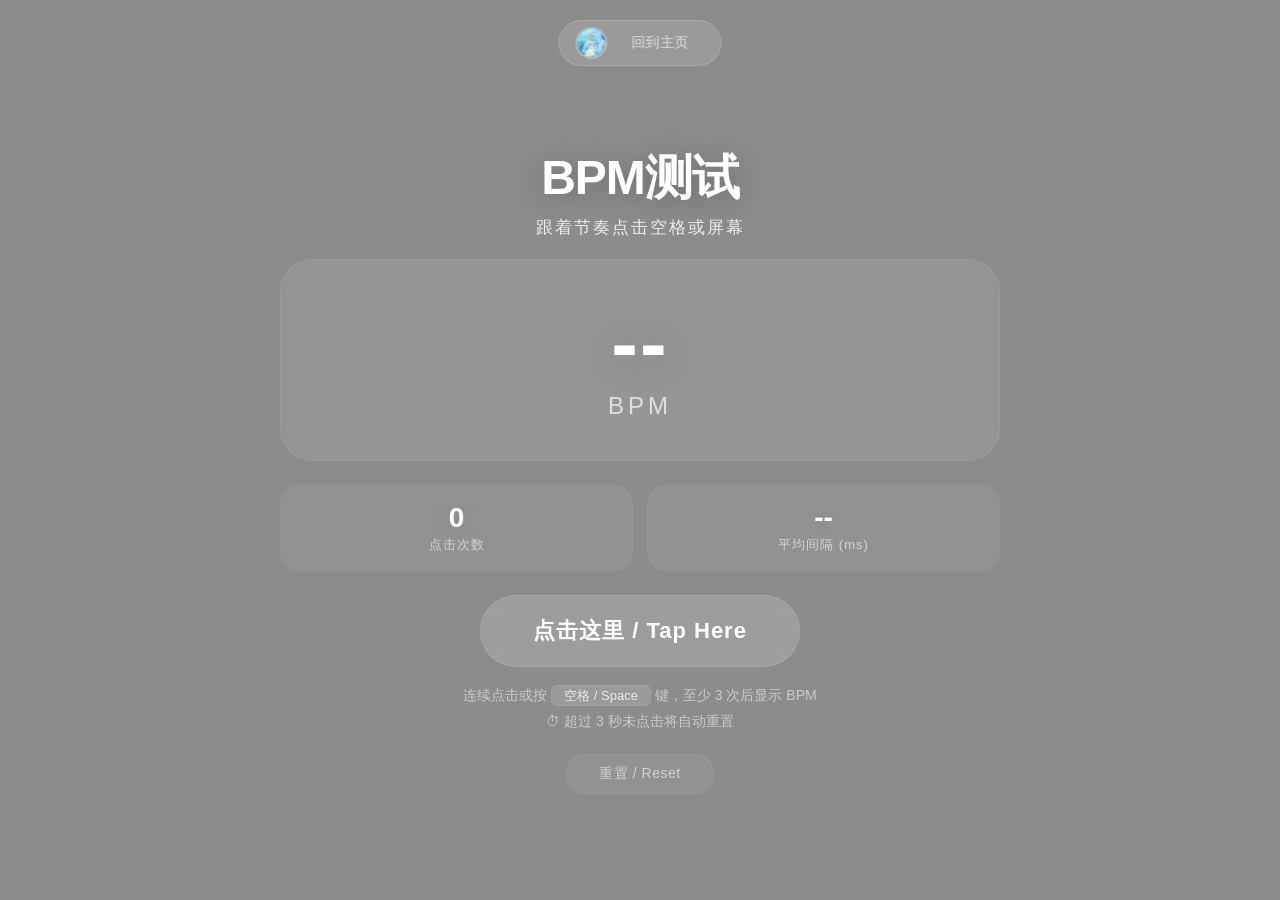
==== bpmtester.html @ 253cad74 "别管那么多，先提交再说" ====
<!DOCTYPE html>
<html lang="zh-CN">
<head>
    <meta charset="UTF-8">
    <meta name="viewport" content="width=device-width, initial-scale=1.0">
    <title>BPM 测试器 · SurinChi</title>
    <link rel="icon" href="Assets/images/avatar.png" type="image/x-icon">
    <link rel="stylesheet" href="style.css">
</head>
<body>

    <video id="bg-video" autoplay muted loop playsinline>
        <source src="Assets/videos/nahida.mp4" type="video/mp4">
        您的浏览器不支持视频标签。
    </video>

    <div class="overlay"></div>

    <div class="nav">
        <img class="nav-avatar" src="Assets/images/avatar.png" alt="avatar">
        <button onclick="goHome()">回到主页</button>
    </div>

    <div class="page-container">
        <div class="bpm-page">
            <h1>BPM测试</h1>
            <div class="sub">跟着节奏点击空格或屏幕</div>

            <div class="bpm-display" id="bpmDisplay">
                <span class="bpm-number" id="bpmValue">--</span>
                <span class="bpm-label">BPM</span>
            </div>

            <div class="bpm-stats">
                <div class="stat-item">
                    <span class="stat-number" id="tapCount">0</span>
                    <span class="stat-label">点击次数</span>
                </div>
                <div class="stat-item">
                    <span class="stat-number" id="avgInterval">--</span>
                    <span class="stat-label">平均间隔 (ms)</span>
                </div>
            </div>

            <button class="bpm-btn" id="tapBtn">点击这里 / Tap Here</button>

            <div class="bpm-hint">
                <p>连续点击或按 <kbd>空格 / Space</kbd> 键，至少 3 次后显示 BPM</p>
                <p>⏱ 超过 3 秒未点击将自动重置</p>
            </div>

            <button class="bpm-reset" id="resetBtn">重置 / Reset</button>
        </div>
    </div>

    <script src="script/bpmtester.js"></script>
</body>
</html>
---- style.css ----
/* ========== 全局重置 ========== */
* {
    margin: 0;
    padding: 0;
    box-sizing: border-box;
}

body {
    font-family: 'Segoe UI', 'PingFang SC', sans-serif;
    color: #fff;
    overflow: hidden;
    height: 100vh;
    width: 100vw;
}

/* ========== 视频背景层 ========== */
#bg-video {
    position: fixed;
    top: 0;
    left: 0;
    width: 100vw;
    height: 100vh;
    object-fit: cover;
    z-index: 0;
}

/* ========== 半透明遮罩层 ========== */
.overlay {
    position: fixed;
    top: 0;
    left: 0;
    width: 100vw;
    height: 100vh;
    background: rgba(0, 0, 0, 0.45);
    z-index: 1;
}

/* ========== 内容容器 ========== */
.page-container {
    position: relative;
    z-index: 2;
    width: 100vw;
    height: 100vh;
    display: flex;
    flex-direction: column;
    justify-content: center;
    align-items: center;
    padding: 80px 24px 40px;
}

/* ========== 导航栏 ========== */
.nav {
    position: fixed;
    top: 20px;
    left: 50%;
    transform: translateX(-50%);
    z-index: 10;
    display: flex;
    gap: 8px;
    background: rgba(255, 255, 255, 0.12);
    backdrop-filter: blur(14px);
    -webkit-backdrop-filter: blur(14px);
    padding: 6px 16px;
    border-radius: 60px;
    border: 1px solid rgba(255, 255, 255, 0.15);
    align-items: center;
    max-width: 95%;
    flex-wrap: nowrap;
    overflow-x: auto;
}

.nav-avatar {
    width: 32px;
    height: 32px;
    border-radius: 50%;
    object-fit: cover;
    border: 2px solid rgba(255, 255, 255, 0.3);
    flex-shrink: 0;
}

.nav button {
    background: transparent;
    border: none;
    color: rgba(255, 255, 255, 0.7);
    padding: 6px 16px;
    border-radius: 40px;
    font-size: 14px;
    font-weight: 500;
    cursor: pointer;
    transition: 0.25s;
    font-family: inherit;
    letter-spacing: 0.3px;
    white-space: nowrap;
}

.nav button:hover {
    background: rgba(255, 255, 255, 0.15);
    color: #fff;
}

.nav button.active {
    background: #ffffff;
    color: #1e293b;
    box-shadow: 0 4px 16px rgba(0, 0, 0, 0.15);
}

/* ========== 页面切换 ========== */
.page {
    display: none;
    text-align: center;
    max-width: 720px;
    width: 100%;
    animation: fadeUp 0.5s ease;
}

.page.active {
    display: block;
}

@keyframes fadeUp {
    0% {
        opacity: 0;
        transform: translateY(30px);
    }
    100% {
        opacity: 1;
        transform: translateY(0);
    }
}

/* ========== 页面内容样式 ========== */
.page h1 {
    font-size: 48px;
    font-weight: 700;
    letter-spacing: -1px;
    margin-bottom: 6px;
    text-shadow: 0 4px 30px rgba(0, 0, 0, 0.25);
}

.page .sub {
    font-size: 17px;
    opacity: 0.85;
    margin-bottom: 20px;
    font-weight: 300;
    letter-spacing: 2px;
}

.page p {
    font-size: 15px;
    line-height: 1.8;
    opacity: 0.92;
    background: rgba(0, 0, 0, 0.2);
    backdrop-filter: blur(8px);
    padding: 18px 24px;
    border-radius: 24px;
    border: 1px solid rgba(255, 255, 255, 0.08);
}

.page .tags {
    display: flex;
    flex-wrap: wrap;
    gap: 8px;
    justify-content: center;
    margin-top: 16px;
}

.page .tags span {
    background: rgba(255, 255, 255, 0.12);
    backdrop-filter: blur(8px);
    padding: 5px 18px;
    border-radius: 40px;
    font-size: 13px;
    border: 1px solid rgba(255, 255, 255, 0.06);
}

/* ========== 倒计时样式（仅 ceetime.html 使用） ========== */
.countdown {
    display: flex;
    flex-wrap: wrap;
    justify-content: center;
    gap: 1.2rem;
    margin: 1.8rem 0 1.2rem;
    transition: all 0.4s ease;
}

.time-unit {
    background: rgba(255, 255, 255, 0.12);
    backdrop-filter: blur(8px);
    padding: 1.2rem 0.8rem;
    border-radius: 28px;
    min-width: 100px;
    flex: 1 0 auto;
    max-width: 150px;
    border: 1px solid rgba(255, 255, 255, 0.08);
    transition: all 0.4s ease;
    opacity: 1;
    transform: scale(1);
    overflow: hidden;
}

.time-unit.hidden {
    opacity: 0;
    transform: scale(0.8);
    max-width: 0;
    min-width: 0;
    padding: 0;
    margin: 0;
    flex: 0 0 0;
    border: 0;
    pointer-events: none;
    transition: all 0.5s ease;
}

.number {
    font-size: 3.6rem;
    font-weight: 800;
    color: #fff;
    text-shadow: 0 2px 20px rgba(0, 0, 0, 0.2);
    letter-spacing: 2px;
    line-height: 1.2;
    font-feature-settings: "tnum";
}

.label {
    font-size: 1.1rem;
    font-weight: 600;
    color: rgba(255, 255, 255, 0.85);
    margin-top: 0.3rem;
    display: block;
    letter-spacing: 2px;
    background: rgba(255, 255, 255, 0.08);
    padding: 0.2rem 0.6rem;
    border-radius: 40px;
    display: inline-block;
    backdrop-filter: blur(2px);
}

.countdown.all-hidden {
    gap: 0;
    margin: 0.5rem 0;
}

#status-title {
    font-size: 22px;
    font-weight: 600;
    margin-bottom: 10px;
    opacity: 0.9;
    text-shadow: 0 2px 20px rgba(0, 0, 0, 0.2);
    min-height: 3rem;
    letter-spacing: 1px;
}

/* ========== 作品卡片（仅 index.html 使用） ========== */
.project-grid {
    display: grid;
    grid-template-columns: repeat(auto-fit, minmax(180px, 1fr));
    gap: 14px;
    margin-top: 16px;
}

.project-grid a {
    text-decoration: none;
    color: inherit;
}

.project-card {
    background: rgba(255, 255, 255, 0.08);
    backdrop-filter: blur(8px);
    padding: 18px 16px;
    border-radius: 20px;
    border: 1px solid rgba(255, 255, 255, 0.06);
    transition: 0.3s;
    cursor: pointer;
}

.project-card:hover {
    background: rgba(255, 255, 255, 0.18);
    transform: scale(1.03);
}

.project-card h3 {
    font-size: 17px;
    margin-bottom: 4px;
}
.project-card p {
    font-size: 12px;
    opacity: 0.8;
    padding: 0;
    background: none;
    backdrop-filter: none;
    border: none;
}

/* ========== Markdown 内容区（仅 index.html 使用） ========== */
#about-content {
    text-align: left;
    background: rgba(0, 0, 0, 0.2);
    backdrop-filter: blur(8px);
    padding: 24px 28px;
    border-radius: 24px;
    border: 1px solid rgba(255, 255, 255, 0.08);
    max-height: 52vh;
    overflow-y: auto;
    width: 100%;
    scrollbar-width: thin;
    scrollbar-color: rgba(255, 255, 255, 0.2) rgba(255, 255, 255, 0.05);
}

#about-content::-webkit-scrollbar {
    width: 5px;
    height: 5px;
}

#about-content::-webkit-scrollbar-track {
    background: rgba(255, 255, 255, 0.05);
    border-radius: 10px;
    margin: 4px 0;
}

#about-content::-webkit-scrollbar-thumb {
    background: rgba(255, 255, 255, 0.2);
    border-radius: 10px;
    transition: background 0.3s ease;
}

#about-content::-webkit-scrollbar-thumb:hover {
    background: rgba(255, 255, 255, 0.35);
}

#about-content h1 {
    font-size: 26px;
    margin-bottom: 8px;
    border-bottom: 2px solid rgba(255, 255, 255, 0.1);
    padding-bottom: 10px;
}
#about-content h2 {
    font-size: 19px;
    margin: 18px 0 8px 0;
}
#about-content h3 {
    font-size: 16px;
    margin: 12px 0 6px 0;
}
#about-content p {
    margin-bottom: 8px;
    line-height: 1.8;
    padding: 0;
    background: none;
    backdrop-filter: none;
    border: none;
    font-size: 14px;
}
#about-content ul {
    padding-left: 22px;
    margin-bottom: 10px;
}
#about-content li {
    margin-bottom: 4px;
    font-size: 14px;
}
#about-content table {
    width: 100%;
    border-collapse: collapse;
    margin: 10px 0;
    font-size: 13px;
}
#about-content th,
#about-content td {
    border: 1px solid rgba(255, 255, 255, 0.12);
    padding: 6px 10px;
    text-align: left;
}
#about-content th {
    background: rgba(255, 255, 255, 0.08);
}
#about-content blockquote {
    border-left: 3px solid #6c9eff;
    padding-left: 14px;
    margin: 10px 0;
    opacity: 0.85;
}
#about-content code {
    background: rgba(255, 255, 255, 0.08);
    padding: 2px 8px;
    border-radius: 4px;
    font-size: 13px;
}
#about-content a {
    color: #6c9eff;
    text-decoration: none;
}
#about-content a:hover {
    text-decoration: underline;
}

/* ========== 二维码弹窗（仅 index.html 使用） ========== */
#qrcode-modal {
    display: none;
    position: fixed;
    top: 0;
    left: 0;
    width: 100vw;
    height: 100vh;
    background: rgba(0, 0, 0, 0.7);
    backdrop-filter: blur(8px);
    z-index: 999;
    justify-content: center;
    align-items: center;
    cursor: pointer;
    animation: fadeIn 0.3s ease;
}

#qrcode-modal .modal-box {
    background: #fff;
    padding: 28px 24px 24px 24px;
    border-radius: 24px;
    max-width: 340px;
    width: 90%;
    text-align: center;
    cursor: default;
    box-shadow: 0 30px 80px rgba(0, 0, 0, 0.5);
    position: relative;
}

.modal-close {
    position: absolute;
    top: 8px;
    right: 16px;
    background: none;
    border: none;
    font-size: 26px;
    color: #94a3b8;
    cursor: pointer;
    transition: 0.2s;
}
.modal-close:hover {
    color: #1e293b;
}

#qrcode-modal img {
    width: 100%;
    max-width: 260px;
    border-radius: 14px;
    margin: 6px 0 2px 0;
}

#qrcode-modal .modal-sub {
    font-size: 14px;
    font-weight: 500;
    color: #475569;
    margin-top: 10px;
}

#qrcode-modal .modal-hint {
    font-size: 12px;
    color: #94a3b8;
    margin-top: 2px;
}

@keyframes fadeIn {
    from {
        opacity: 0;
    }
    to {
        opacity: 1;
    }
}

/* ========== 手机端适配 ========== */
@media (max-width: 600px) {
    .page-container {
        padding: 70px 14px 20px;
        justify-content: flex-start;
    }

    .page h1 {
        font-size: 28px;
        margin-bottom: 4px;
    }

    .page .sub {
        font-size: 14px;
        margin-bottom: 14px;
    }

    .page p {
        font-size: 13px;
        padding: 14px 16px;
    }

    .page .tags span {
        font-size: 11px;
        padding: 4px 12px;
    }

    .project-card {
        padding: 12px 14px;
    }
    .project-card h3 {
        font-size: 15px;
    }
    .project-card p {
        font-size: 11px;
    }

    .nav {
        top: 10px;
        padding: 4px 10px;
        gap: 2px;
        border-radius: 40px;
    }
    .nav button {
        font-size: 11px;
        padding: 4px 10px;
    }
    .nav-avatar {
        width: 22px;
        height: 22px;
    }

    #about-content {
        max-height: 48vh;
        padding: 16px 18px;
        font-size: 13px;
    }
    #about-content h1 {
        font-size: 20px !important;
    }
    #about-content h2 {
        font-size: 16px !important;
    }
    #about-content table {
        font-size: 11px !important;
    }
    #about-content th,
    #about-content td {
        padding: 4px 6px !important;
    }
    #about-content p {
        font-size: 13px !important;
    }
    #about-content li {
        font-size: 13px !important;
    }
    #about-content::-webkit-scrollbar {
        width: 3px;
    }

    #qrcode-modal .modal-box {
        padding: 20px 16px 16px 16px;
        max-width: 300px;
    }
    #qrcode-modal img {
        max-width: 200px;
    }
    #qrcode-modal .modal-sub {
        font-size: 13px;
    }

    .time-unit {
        min-width: 70px;
        padding: 0.8rem 0.2rem;
    }
    .number {
        font-size: 2.6rem;
    }
    .label {
        font-size: 1rem;
    }

    #status-title {
        font-size: 17px;
        min-height: 2.4rem;
    }
}

@media (max-width: 400px) {
    .nav-avatar {
        width: 18px;
        height: 18px;
    }
    .nav button {
        font-size: 10px;
        padding: 3px 8px;
    }
    .nav {
        padding: 3px 8px;
        gap: 1px;
    }
    #about-content {
        max-height: 42vh;
        padding: 12px 14px;
    }
    .time-unit {
        min-width: 55px;
        padding: 0.6rem 0.1rem;
    }
    .number {
        font-size: 2.0rem;
    }
    #status-title {
        font-size: 15px;
    }
}

/* ========== ceetime.html 专用样式（不依赖 .page 切换） ========== */
.cee-page {
    display: block !important;    /* 强制显示，不受 .page 影响 */
    text-align: center;
    max-width: 720px;
    width: 100%;
    animation: fadeUp 0.5s ease;
}

.cee-page h1 {
    font-size: 48px;
    font-weight: 700;
    letter-spacing: -1px;
    margin-bottom: 6px;
    text-shadow: 0 4px 30px rgba(0, 0, 0, 0.25);
}

.cee-page .sub {
    font-size: 17px;
    opacity: 0.85;
    margin-bottom: 20px;
    font-weight: 300;
    letter-spacing: 2px;
}

/* ========== bpmtester.html 专用样式 ========== */
.bpm-page {
    display: block !important;
    text-align: center;
    max-width: 720px;
    width: 100%;
    animation: fadeUp 0.5s ease;
}

.bpm-page h1 {
    font-size: 48px;
    font-weight: 700;
    letter-spacing: -1px;
    margin-bottom: 6px;
    text-shadow: 0 4px 30px rgba(0, 0, 0, 0.25);
}

.bpm-page .sub {
    font-size: 17px;
    opacity: 0.85;
    margin-bottom: 20px;
    font-weight: 300;
    letter-spacing: 2px;
}

/* ====== BPM 显示区 ====== */
.bpm-display {
    background: rgba(255, 255, 255, 0.08);
    backdrop-filter: blur(8px);
    border-radius: 32px;
    padding: 40px 30px;
    margin: 20px 0 24px;
    border: 1px solid rgba(255, 255, 255, 0.06);
}

.bpm-number {
    font-size: 80px;
    font-weight: 800;
    color: #fff;
    text-shadow: 0 4px 40px rgba(0, 0, 0, 0.2);
    letter-spacing: 2px;
    display: block;
    line-height: 1.1;
    font-feature-settings: "tnum";
    transition: all 0.3s ease;
}

.bpm-label {
    font-size: 24px;
    font-weight: 300;
    color: rgba(255, 255, 255, 0.7);
    letter-spacing: 4px;
    margin-top: 4px;
    display: block;
}

/* ====== 统计信息 ====== */
.bpm-stats {
    display: grid;
    grid-template-columns: 1fr 1fr;
    gap: 14px;
    margin: 16px 0 24px;
}

.stat-item {
    background: rgba(255, 255, 255, 0.06);
    backdrop-filter: blur(8px);
    border-radius: 20px;
    padding: 16px 12px;
    border: 1px solid rgba(255, 255, 255, 0.04);
}

.stat-number {
    font-size: 28px;
    font-weight: 700;
    color: #fff;
    display: block;
    text-shadow: 0 2px 20px rgba(0, 0, 0, 0.15);
}

.stat-label {
    font-size: 13px;
    color: rgba(255, 255, 255, 0.6);
    margin-top: 2px;
    display: block;
    letter-spacing: 1px;
}

/* ====== 按钮 ====== */
.bpm-btn {
    background: rgba(255, 255, 255, 0.15);
    backdrop-filter: blur(8px);
    border: 1px solid rgba(255, 255, 255, 0.12);
    color: #fff;
    padding: 20px 40px;
    font-size: 22px;
    font-weight: 600;
    border-radius: 60px;
    cursor: pointer;
    transition: all 0.15s ease;
    width: 100%;
    max-width: 320px;
    margin: 0 auto 16px;
    display: block;
    font-family: inherit;
    letter-spacing: 1px;
    user-select: none;
    -webkit-tap-highlight-color: transparent;
}

.bpm-btn:hover {
    background: rgba(255, 255, 255, 0.25);
    transform: scale(1.02);
}

.bpm-btn:active {
    transform: scale(0.92);
}

/* ====== 提示文字 ====== */
.bpm-hint {
    color: rgba(255, 255, 255, 0.55);
    font-size: 14px;
    line-height: 1.8;
    margin: 12px 0 20px;
}

.bpm-hint kbd {
    background: rgba(255, 255, 255, 0.12);
    padding: 2px 12px;
    border-radius: 6px;
    font-family: inherit;
    font-size: 13px;
    color: rgba(255, 255, 255, 0.8);
    border: 1px solid rgba(255, 255, 255, 0.08);
}

/* ====== 重置按钮 ====== */
.bpm-reset {
    background: rgba(255, 255, 255, 0.06);
    border: 1px solid rgba(255, 255, 255, 0.06);
    color: rgba(255, 255, 255, 0.6);
    padding: 10px 32px;
    font-size: 14px;
    border-radius: 40px;
    cursor: pointer;
    transition: 0.25s;
    font-family: inherit;
    letter-spacing: 0.5px;
}

.bpm-reset:hover {
    background: rgba(255, 255, 255, 0.12);
    color: #fff;
}

/* ====== BPM 手机端适配 ====== */
@media (max-width: 600px) {
    .bpm-page h1 {
        font-size: 28px;
    }
    .bpm-page .sub {
        font-size: 14px;
    }
    .bpm-display {
        padding: 28px 20px;
        margin: 12px 0 16px;
    }
    .bpm-number {
        font-size: 56px;
    }
    .bpm-label {
        font-size: 18px;
    }
    .bpm-stats {
        grid-template-columns: 1fr 1fr;
        gap: 10px;
    }
    .stat-number {
        font-size: 22px;
    }
    .bpm-btn {
        font-size: 18px;
        padding: 16px 28px;
        max-width: 100%;
    }
    .bpm-hint {
        font-size: 13px;
    }
}

@media (max-width: 400px) {
    .bpm-number {
        font-size: 42px;
    }
    .stat-number {
        font-size: 18px;
    }
    .bpm-btn {
        font-size: 16px;
        padding: 14px 20px;
    }
}
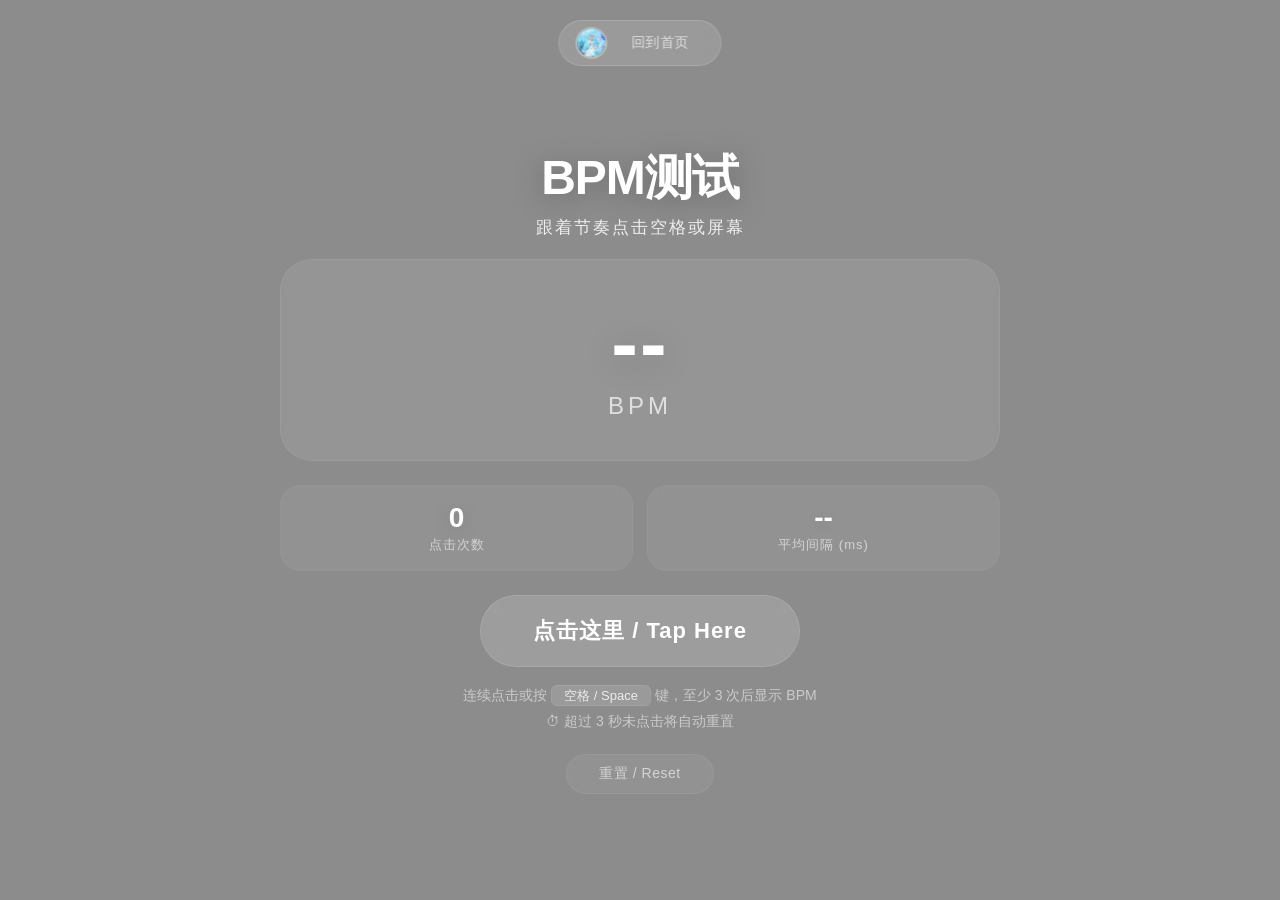
==== commit 173807b8: "Feat: Add a tool which shows the Inspirational quotes categoried" ====
--- a/bpmtester.html
+++ b/bpmtester.html
@@ -3,9 +3,13 @@
 <head>
     <meta charset="UTF-8">
     <meta name="viewport" content="width=device-width, initial-scale=1.0">
-    <title>BPM 测试器 · SurinChi</title>
+    <title>在线 BPM 测试</title>
     <link rel="icon" href="Assets/images/avatar.png" type="image/x-icon">
-    <link rel="stylesheet" href="style.css">
+    <!-- ====== 引用模块化 CSS ====== -->
+    <link rel="stylesheet" href="style/main.css">
+    <link rel="stylesheet" href="style/nav.css">
+    <link rel="stylesheet" href="style/bpmtester.css">
+    <link rel="stylesheet" href="style/responsive.css">
 </head>
 <body>
 
@@ -18,7 +22,7 @@
 
     <div class="nav">
         <img class="nav-avatar" src="Assets/images/avatar.png" alt="avatar">
-        <button onclick="goHome()">回到主页</button>
+        <button onclick="goHome()">回到首页</button>
     </div>
 
     <div class="page-container">
--- a/style/main.css
+++ b/style/main.css
@@ -0,0 +1,49 @@
+/* ========== 全局重置 ========== */
+* {
+    margin: 0;
+    padding: 0;
+    box-sizing: border-box;
+}
+
+body {
+    font-family: 'Segoe UI', 'PingFang SC', sans-serif;
+    color: #fff;
+    overflow: hidden;
+    height: 100vh;
+    width: 100vw;
+}
+
+/* ========== 视频背景层 ========== */
+#bg-video {
+    position: fixed;
+    top: 0;
+    left: 0;
+    width: 100vw;
+    height: 100vh;
+    object-fit: cover;
+    z-index: 0;
+}
+
+/* ========== 半透明遮罩层 ========== */
+.overlay {
+    position: fixed;
+    top: 0;
+    left: 0;
+    width: 100vw;
+    height: 100vh;
+    background: rgba(0, 0, 0, 0.45);
+    z-index: 1;
+}
+
+/* ========== 内容容器 ========== */
+.page-container {
+    position: relative;
+    z-index: 2;
+    width: 100vw;
+    height: 100vh;
+    display: flex;
+    flex-direction: column;
+    justify-content: center;
+    align-items: center;
+    padding: 80px 24px 40px;
+}
--- a/style/nav.css
+++ b/style/nav.css
@@ -0,0 +1,55 @@
+/* ========== 导航栏 ========== */
+.nav {
+    position: fixed;
+    top: 20px;
+    left: 50%;
+    transform: translateX(-50%);
+    z-index: 10;
+    display: flex;
+    gap: 8px;
+    background: rgba(255, 255, 255, 0.12);
+    backdrop-filter: blur(14px);
+    -webkit-backdrop-filter: blur(14px);
+    padding: 6px 16px;
+    border-radius: 60px;
+    border: 1px solid rgba(255, 255, 255, 0.15);
+    align-items: center;
+    max-width: 95%;
+    flex-wrap: nowrap;
+    overflow-x: auto;
+}
+
+.nav-avatar {
+    width: 32px;
+    height: 32px;
+    border-radius: 50%;
+    object-fit: cover;
+    border: 2px solid rgba(255, 255, 255, 0.3);
+    flex-shrink: 0;
+}
+
+.nav button {
+    background: transparent;
+    border: none;
+    color: rgba(255, 255, 255, 0.7);
+    padding: 6px 16px;
+    border-radius: 40px;
+    font-size: 14px;
+    font-weight: 500;
+    cursor: pointer;
+    transition: 0.25s;
+    font-family: inherit;
+    letter-spacing: 0.3px;
+    white-space: nowrap;
+}
+
+.nav button:hover {
+    background: rgba(255, 255, 255, 0.15);
+    color: #fff;
+}
+
+.nav button.active {
+    background: #ffffff;
+    color: #1e293b;
+    box-shadow: 0 4px 16px rgba(0, 0, 0, 0.15);
+}
--- a/style/bpmtester.css
+++ b/style/bpmtester.css
@@ -0,0 +1,155 @@
+/* ========== bpmtester.html 专用样式 ========== */
+.bpm-page {
+    display: block !important;
+    text-align: center;
+    max-width: 720px;
+    width: 100%;
+    animation: fadeUp 0.5s ease;
+}
+
+.bpm-page h1 {
+    font-size: 48px;
+    font-weight: 700;
+    letter-spacing: -1px;
+    margin-bottom: 6px;
+    text-shadow: 0 4px 30px rgba(0, 0, 0, 0.25);
+}
+
+.bpm-page .sub {
+    font-size: 17px;
+    opacity: 0.85;
+    margin-bottom: 20px;
+    font-weight: 300;
+    letter-spacing: 2px;
+}
+
+/* ====== BPM 显示区 ====== */
+.bpm-display {
+    background: rgba(255, 255, 255, 0.08);
+    backdrop-filter: blur(8px);
+    border-radius: 32px;
+    padding: 40px 30px;
+    margin: 20px 0 24px;
+    border: 1px solid rgba(255, 255, 255, 0.06);
+}
+
+.bpm-number {
+    font-size: 80px;
+    font-weight: 800;
+    color: #fff;
+    text-shadow: 0 4px 40px rgba(0, 0, 0, 0.2);
+    letter-spacing: 2px;
+    display: block;
+    line-height: 1.1;
+    font-feature-settings: "tnum";
+    transition: all 0.3s ease;
+}
+
+.bpm-label {
+    font-size: 24px;
+    font-weight: 300;
+    color: rgba(255, 255, 255, 0.7);
+    letter-spacing: 4px;
+    margin-top: 4px;
+    display: block;
+}
+
+/* ====== 统计信息 ====== */
+.bpm-stats {
+    display: grid;
+    grid-template-columns: 1fr 1fr;
+    gap: 14px;
+    margin: 16px 0 24px;
+}
+
+.stat-item {
+    background: rgba(255, 255, 255, 0.06);
+    backdrop-filter: blur(8px);
+    border-radius: 20px;
+    padding: 16px 12px;
+    border: 1px solid rgba(255, 255, 255, 0.04);
+}
+
+.stat-number {
+    font-size: 28px;
+    font-weight: 700;
+    color: #fff;
+    display: block;
+    text-shadow: 0 2px 20px rgba(0, 0, 0, 0.15);
+}
+
+.stat-label {
+    font-size: 13px;
+    color: rgba(255, 255, 255, 0.6);
+    margin-top: 2px;
+    display: block;
+    letter-spacing: 1px;
+}
+
+/* ====== 按钮 ====== */
+.bpm-btn {
+    background: rgba(255, 255, 255, 0.15);
+    backdrop-filter: blur(8px);
+    border: 1px solid rgba(255, 255, 255, 0.12);
+    color: #fff;
+    padding: 20px 40px;
+    font-size: 22px;
+    font-weight: 600;
+    border-radius: 60px;
+    cursor: pointer;
+    transition: all 0.15s ease;
+    width: 100%;
+    max-width: 320px;
+    margin: 0 auto 16px;
+    display: block;
+    font-family: inherit;
+    letter-spacing: 1px;
+    user-select: none;
+    -webkit-tap-highlight-color: transparent;
+}
+
+.bpm-btn:hover {
+    background: rgba(255, 255, 255, 0.25);
+    transform: scale(1.02);
+}
+
+.bpm-btn:active {
+    transform: scale(0.92);
+}
+
+/* ====== 提示文字 ====== */
+.bpm-hint {
+    color: rgba(255, 255, 255, 0.55);
+    font-size: 14px;
+    line-height: 1.8;
+    margin: 12px 0 20px;
+}
+
+.bpm-hint kbd {
+    background: rgba(255, 255, 255, 0.12);
+    padding: 2px 12px;
+    border-radius: 6px;
+    font-family: inherit;
+    font-size: 13px;
+    color: rgba(255, 255, 255, 0.8);
+    border: 1px solid rgba(255, 255, 255, 0.08);
+}
+
+/* ====== 重置按钮 ====== */
+.bpm-reset {
+    background: rgba(255, 255, 255, 0.06);
+    border: 1px solid rgba(255, 255, 255, 0.06);
+    color: rgba(255, 255, 255, 0.6);
+    padding: 10px 32px;
+    font-size: 14px;
+    border-radius: 40px;
+    cursor: pointer;
+    transition: 0.25s;
+    font-family: inherit;
+    letter-spacing: 0.5px;
+}
+
+.bpm-reset:hover {
+    background: rgba(255, 255, 255, 0.12);
+    color: #fff;
+}
--- a/style/responsive.css
+++ b/style/responsive.css
@@ -0,0 +1,193 @@
+/* ========== 手机端适配 ========== */
+@media (max-width: 600px) {
+    .page-container {
+        padding: 70px 14px 20px;
+        justify-content: flex-start;
+    }
+
+    .page h1 {
+        font-size: 28px;
+        margin-bottom: 4px;
+    }
+
+    .page .sub {
+        font-size: 14px;
+        margin-bottom: 14px;
+    }
+
+    .page p {
+        font-size: 13px;
+        padding: 14px 16px;
+    }
+
+    .page .tags span {
+        font-size: 11px;
+        padding: 4px 12px;
+    }
+
+    .project-card {
+        padding: 12px 14px;
+    }
+    .project-card h3 {
+        font-size: 15px;
+    }
+    .project-card p {
+        font-size: 11px;
+    }
+
+    .nav {
+        top: 10px;
+        padding: 4px 10px;
+        gap: 2px;
+        border-radius: 40px;
+    }
+    .nav button {
+        font-size: 11px;
+        padding: 4px 10px;
+    }
+    .nav-avatar {
+        width: 22px;
+        height: 22px;
+    }
+
+    #about-content {
+        max-height: 48vh;
+        padding: 16px 18px;
+        font-size: 13px;
+    }
+    #about-content h1 {
+        font-size: 20px !important;
+    }
+    #about-content h2 {
+        font-size: 16px !important;
+    }
+    #about-content table {
+        font-size: 11px !important;
+    }
+    #about-content th,
+    #about-content td {
+        padding: 4px 6px !important;
+    }
+    #about-content p {
+        font-size: 13px !important;
+    }
+    #about-content li {
+        font-size: 13px !important;
+    }
+    #about-content::-webkit-scrollbar {
+        width: 3px;
+    }
+
+    #qrcode-modal .modal-box {
+        padding: 20px 16px 16px 16px;
+        max-width: 300px;
+    }
+    #qrcode-modal img {
+        max-width: 200px;
+    }
+    #qrcode-modal .modal-sub {
+        font-size: 13px;
+    }
+
+    /* ceetime 手机端 */
+    .time-unit {
+        min-width: 70px;
+        padding: 0.8rem 0.2rem;
+    }
+    .number {
+        font-size: 2.6rem;
+    }
+    .label {
+        font-size: 1rem;
+    }
+    #status-title {
+        font-size: 17px;
+        min-height: 2.4rem;
+    }
+
+    /* bpmtester 手机端 */
+    .bpm-page h1 {
+        font-size: 28px;
+    }
+    .bpm-page .sub {
+        font-size: 14px;
+    }
+    .bpm-display {
+        padding: 28px 20px;
+        margin: 12px 0 16px;
+    }
+    .bpm-number {
+        font-size: 56px;
+    }
+    .bpm-label {
+        font-size: 18px;
+    }
+    .bpm-stats {
+        grid-template-columns: 1fr 1fr;
+        gap: 10px;
+    }
+    .stat-number {
+        font-size: 22px;
+    }
+    .bpm-btn {
+        font-size: 18px;
+        padding: 16px 28px;
+        max-width: 100%;
+    }
+    .bpm-hint {
+        font-size: 13px;
+    }
+
+    /* cee-page + bpm-page 通用 */
+    .cee-page h1,
+    .bpm-page h1 {
+        font-size: 28px;
+    }
+    .cee-page .sub,
+    .bpm-page .sub {
+        font-size: 14px;
+    }
+}
+
+@media (max-width: 400px) {
+    .nav-avatar {
+        width: 18px;
+        height: 18px;
+    }
+    .nav button {
+        font-size: 10px;
+        padding: 3px 8px;
+    }
+    .nav {
+        padding: 3px 8px;
+        gap: 1px;
+    }
+    #about-content {
+        max-height: 42vh;
+        padding: 12px 14px;
+    }
+
+    /* ceetime 手机端超小屏 */
+    .time-unit {
+        min-width: 55px;
+        padding: 0.6rem 0.1rem;
+    }
+    .number {
+        font-size: 2.0rem;
+    }
+    #status-title {
+        font-size: 15px;
+    }
+
+    /* bpmtester 手机端超小屏 */
+    .bpm-number {
+        font-size: 42px;
+    }
+    .stat-number {
+        font-size: 18px;
+    }
+    .bpm-btn {
+        font-size: 16px;
+        padding: 14px 20px;
+    }
+}
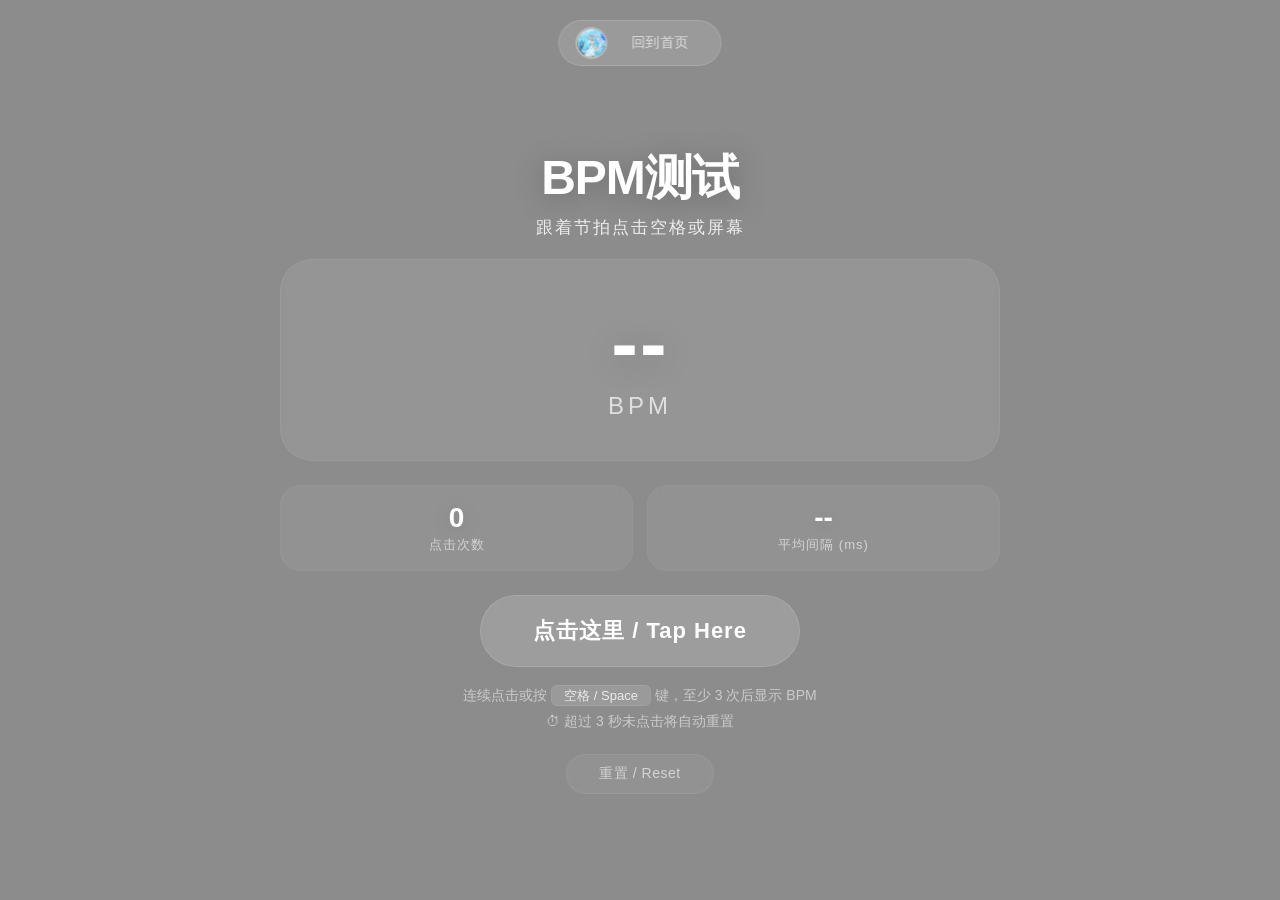
==== commit 4847d934: "Feat: Add my name as suffix to the browser title" ====
--- a/bpmtester.html
+++ b/bpmtester.html
@@ -3,7 +3,7 @@
 <head>
     <meta charset="UTF-8">
     <meta name="viewport" content="width=device-width, initial-scale=1.0">
-    <title>在线 BPM 测试</title>
+    <title>在线 BPM 测试 - SurinChi</title>
     <link rel="icon" href="Assets/images/avatar.png" type="image/x-icon">
     <!-- ====== 引用模块化 CSS ====== -->
     <link rel="stylesheet" href="style/main.css">
@@ -28,7 +28,7 @@
     <div class="page-container">
         <div class="bpm-page">
             <h1>BPM测试</h1>
-            <div class="sub">跟着节奏点击空格或屏幕</div>
+            <div class="sub">跟着节拍点击空格或屏幕</div>
 
             <div class="bpm-display" id="bpmDisplay">
                 <span class="bpm-number" id="bpmValue">--</span>
--- a/style/main.css
+++ b/style/main.css
@@ -21,7 +21,7 @@
     width: 100vw;
     height: 100vh;
     object-fit: cover;
-    z-index: 0;
+    z-index: -2;
 }
 
 /* ========== 半透明遮罩层 ========== */
--- a/style/responsive.css
+++ b/style/responsive.css
@@ -51,7 +51,7 @@
     }
 
     #about-content {
-        max-height: 48vh;
+        max-height: 62vh;
         padding: 16px 18px;
         font-size: 13px;
     }
@@ -163,7 +163,7 @@
         gap: 1px;
     }
     #about-content {
-        max-height: 42vh;
+        max-height: 60vh;
         padding: 12px 14px;
     }
 
